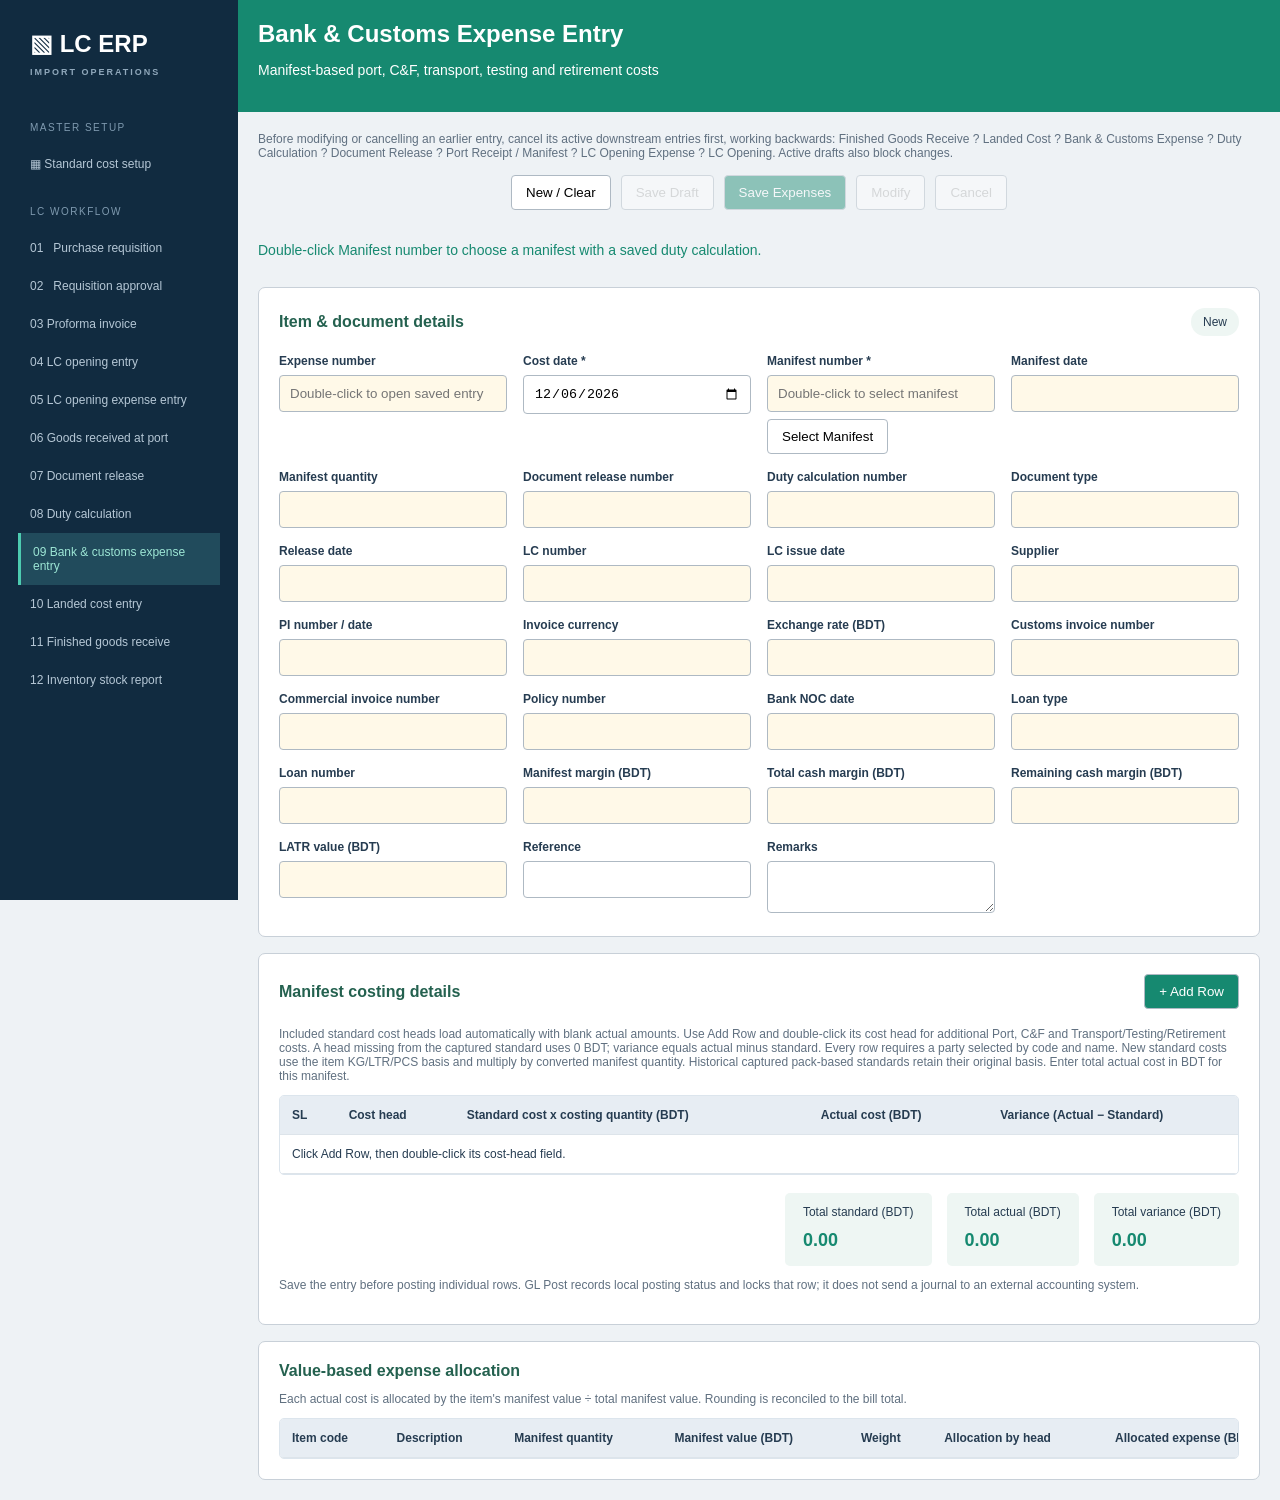
==== bank-customs.html @ 3be89f4f "Allocate customs processing totals by manifest item value" ====
<!doctype html><html lang="en"><head><meta charset="utf-8"><meta name="viewport" content="width=device-width,initial-scale=1"><title>LC ERP · Bank & Customs Expenses</title><link rel="stylesheet" href="purchase.css"><link rel="stylesheet" href="invoice.css"><link rel="stylesheet" href="lc-expense.css?v=party-dropdowns-20261019"><link rel="stylesheet" href="bank-customs.css?v=party-dropdowns-20261019"></head><body class="approval-shell"><header class="top"><h1>Bank & Customs Expense Entry</h1><p>Manifest-based port, C&F, transport, testing and retirement costs</p></header><main class="app"><div class="toolbar bc-actions"><button id="newExpense">New / Clear</button><button id="draftExpense">Save Draft</button><button id="saveExpense" class="primary">Save Expenses</button><button id="modifyExpense" disabled>Modify</button><button id="cancelExpense" disabled>Cancel</button></div><p id="message" role="status" aria-live="polite"></p><section class="panel"><div class="invoice-heading"><h2>Item & document details</h2><span id="expenseStatus" class="status-tag">New</span></div><div class="grid invoice-grid"><label>Expense number<input id="expenseNumber" readonly placeholder="Double-click to open saved entry" ></label><label>Cost date *<input id="costDate" type="date" ></label><label>Manifest number *<input id="manifestNumber" readonly placeholder="Double-click to select manifest" ><button id="selectManifest" class="field-button">Select Manifest</button></label><label>Manifest date<input id="manifestDate" readonly ></label><label>Manifest quantity<input id="manifestQty" readonly ></label><label>Document release number<input id="releaseNumber" readonly ></label><label>Duty calculation number<input id="dutyNumber" readonly ></label><label>Document type<input id="documentType" readonly ></label><label>Release date<input id="releaseDate" readonly ></label><label>LC number<input id="lcNumber" readonly ></label><label>LC issue date<input id="lcDate" readonly ></label><label>Supplier<input id="party" readonly ></label><label>PI number / date<input id="piInfo" readonly ></label><label>Invoice currency<input id="currency" readonly ></label><label>Exchange rate (BDT)<input id="rate" readonly ></label><label>Customs invoice number<input id="customInvoice" readonly ></label><label>Commercial invoice number<input id="commercialInvoice" readonly ></label><label>Policy number<input id="policy" readonly ></label><label>Bank NOC date<input id="nocDate" readonly ></label><label>Loan type<input id="loanType" readonly ></label><label>Loan number<input id="loanNumber" readonly ></label><label>Manifest margin (BDT)<input id="margin" readonly ></label><label>Total cash margin (BDT)<input id="cashMargin" readonly ></label><label>Remaining cash margin (BDT)<input id="remainingCashMargin" readonly ></label><label>LATR value (BDT)<input id="loanValue" readonly ></label><label>Reference<input id="reference" type="text" ></label><label>Remarks<textarea id="remarks" rows="2"></textarea></label></div></section><section class="panel"><div class="invoice-heading"><h2>Manifest costing details</h2><button id="addCost" class="primary">+ Add Row</button></div><p class="invoice-hint">Included standard cost heads load automatically with blank actual amounts. Use Add Row and double-click its cost head for additional Port, C&F and Transport/Testing/Retirement costs. A head missing from the captured standard uses 0 BDT; variance equals actual minus standard. Every row requires a party selected by code and name. New standard costs use the item KG/LTR/PCS basis and multiply by converted manifest quantity. Historical captured pack-based standards retain their original basis. Enter total actual cost in BDT for this manifest.</p><div class="table-wrap"><table class="bc-costs"><thead><tr><th>SL</th><th>Cost head</th><th>Standard cost x costing quantity (BDT)</th><th>Actual cost (BDT)</th><th>Variance (Actual − Standard)</th><th>Party (code and name)</th><th>GL status</th><th>GL Post</th><th>Action</th></tr></thead><tbody id="expenseRows"></tbody></table></div><div class="invoice-totals"><div>Total standard (BDT)<strong id="standardTotal">0.00</strong></div><div>Total actual (BDT)<strong id="expenseTotal">0.00</strong></div><div>Total variance (BDT)<strong id="varianceTotal">0.00</strong></div></div><p class="invoice-hint">Save the entry before posting individual rows. GL Post records local posting status and locks that row; it does not send a journal to an external accounting system.</p></section><section class="panel"><h2>Value-based expense allocation</h2><p class="invoice-hint">Each actual cost is allocated by the item's manifest value ÷ total manifest value. Rounding is reconciled to the bill total.</p><div class="table-wrap"><table class="bc-allocation"><thead><tr><th>Item code</th><th>Description</th><th>Manifest quantity</th><th>Manifest value (BDT)</th><th>Weight</th><th>Allocation by head</th><th>Allocated expense (BDT)</th><th>Allocated expense / unit</th></tr></thead><tbody id="allocationRows"></tbody></table></div></section></main><dialog id="manifestPicker"><div class="invoice-heading"><h2>Select manifest</h2><button id="closeManifest">Close</button></div><input id="manifestSearch" type="search" placeholder="Search manifest, LC or duty number"><div id="manifestChoices"></div></dialog><dialog id="savedPicker"><div class="invoice-heading"><h2>Open saved expense</h2><button id="closeSaved">Close</button></div><input id="savedSearch" type="search" placeholder="Expense, manifest or LC number"><div id="savedChoices"></div></dialog><dialog id="costPicker"><div class="invoice-heading"><h2>Select manifest cost head</h2><button id="closeCost">Close</button></div><input id="headSearch" type="search" placeholder="Search cost head or section"><select id="headChoice" size="8"></select><div id="headChecks"></div><div class="toolbar"><button id="confirmHead" class="primary" disabled>Add selected cost</button></div></dialog><script src="products.js?v=avalon-grease-packs-20261027"></script><script src="standard-cost-math.js?v=required-margin-20261028"></script><script src="brand-catalog.js"></script><script src="price-units.js?v=ltr-kg-pricing-20261019-2"></script><script src="purchase-store.js?v=ltr-kg-pricing-20261019-2"></script><script src="rollback.js"></script><script src="invoice-store.js?v=pi-warehouse-select-20261027"></script><script src="lc-dates.js?v=release-date-boundaries-20261028"></script><script src="lc-store.js?v=lc-fx-pi-warehouse-20261027"></script><script src="port-store.js?v=import-locks-motor-20261027"></script><script src="cost-allocation.js"></script><script src="expense-parties.js?v=party-dropdowns-20261019"></script><script src="expense-head-catalog.js?v=actual-heads-20261027"></script><script src="lc-expense-store.js?v=stock-basis-20261028"></script><script src="document-release-store.js?v=release-date-boundaries-20261028"></script><script src="duty-store.js?v=processing-manifest-totals-20261028"></script><script src="bank-customs-store.js?v=stock-basis-20261028"></script><script src="bank-customs.js?v=auto-standard-rows-20261027"></script><script src="purchase-sidebar.js"></script></body></html>
---- purchase.css ----
.page-nav{display:flex;gap:8px;padding:15px 20px;background:#112b40;flex-wrap:wrap}.page-nav a{color:#d1e1ec;text-decoration:none;padding:10px 14px;border-radius:4px;font-size:13px}.page-nav .selected{background:#24614f;color:white}.top{background:#168970}.app{max-width:1800px}.callout{font-size:12px;line-height:1.6}.btn.primary{background:#168970;border-color:#168970}input:focus,select:focus,textarea:focus{outline:2px solid #8bd4c3}.review-table{min-width:900px}a{color:#168970}.review-info{display:grid;grid-template-columns:repeat(3,1fr);gap:15px;font-size:13px;margin:18px 0}.review-info b{display:block;color:#607080;margin-bottom:5px}.approval-shell{margin:0;font:14px Arial,sans-serif;background:#eef2f5;color:#263c51}.approval-shell .panel{background:white;padding:20px;margin-bottom:16px;border:1px solid #c8d0d8;border-radius:7px}.approval-shell .grid{display:grid;grid-template-columns:repeat(3,1fr);gap:16px}.approval-shell input,.approval-shell select,.approval-shell textarea{width:100%;padding:10px;margin-top:7px;border:1px solid #aeb9c3;border-radius:4px}.approval-shell table{width:100%;border-collapse:collapse}.approval-shell th,.approval-shell td{padding:12px;text-align:left;border-bottom:1px solid #dde4ea;font-size:12px}.approval-shell th{background:#e7edf3}.approval-shell button{cursor:pointer;padding:9px 14px;background:white;border:1px solid #aeb9c3;border-radius:4px}.approval-shell .primary{background:#168970;color:white}.approval-shell .table-wrap{overflow:auto}.approval-shell .toolbar{display:flex;gap:10px;margin-top:15px}.approval-shell .top{padding:20px;color:white}.approval-shell .top h1{margin:0;font-size:24px}.approval-shell .app{margin:22px auto;padding:0 20px}.approval-shell #message{padding:12px 0;color:#168970}.navlink{display:block;text-decoration:none;padding:12px;color:#b5c7d5;font-size:12px}@media(max-width:700px){.review-info,.approval-shell .grid{grid-template-columns:1fr}}
.page-nav{display:none}.erp-sidebar{position:fixed;inset:0 auto 0 0;width:238px;background:#112b40;color:#b5c7d5;padding:30px 18px;overflow-y:auto;z-index:10}.sidebar-brand{font-size:24px;font-weight:700;color:white;padding:0 12px 22px}.sidebar-brand small{display:block;font-size:9px;letter-spacing:2px;margin-top:9px;color:#90a8bb}.erp-sidebar p{font-size:10px;letter-spacing:1.5px;color:#7f9aaf;margin:23px 12px 12px}.erp-sidebar a,.erp-sidebar button,.approval-shell .erp-sidebar button{display:block;width:100%;text-align:left;text-decoration:none;background:none;border:0;color:#b5c7d5;padding:12px;font-size:12px;cursor:pointer}.erp-sidebar .active{background:#214b5c;color:#9de6d5;border-left:3px solid #4dcbb0}.top{margin-left:238px}.app,.approval-shell .app{margin:20px 0 20px 238px;padding:0 20px;max-width:none}.top .meta{font-size:11px}.test-actions{display:flex;gap:8px;flex-wrap:wrap;margin-bottom:12px}.table-wrap{max-width:100%}@media(max-width:950px){.erp-sidebar{width:200px}.top{margin-left:200px}.app,.approval-shell .app{margin-left:200px}}@media(max-width:700px){.erp-sidebar{position:static;width:100%;max-height:240px;padding:16px}.sidebar-brand{padding:0 12px}.erp-sidebar p{margin-top:12px}.top{margin-left:0}.app,.approval-shell .app{margin:16px 0;padding:0 12px}}
.register-table{min-width:950px!important;width:100%}.performance-metrics{display:grid;grid-template-columns:repeat(6,1fr);gap:12px;margin:16px 0}.performance-metrics>div{padding:14px;background:#f1f7f5;border:1px solid #d4e7e0;border-radius:5px;font-size:12px;color:#607080}.performance-metrics strong{display:block;font-size:24px;color:#168970;margin-top:8px}@media(max-width:1100px){.performance-metrics{grid-template-columns:repeat(3,1fr)}}@media(max-width:600px){.performance-metrics{grid-template-columns:repeat(2,1fr)}}
/* Keep fixed sidebar width inclusive of padding and contain wide tables. */
*,*::before,*::after{box-sizing:border-box}.approval-shell{overflow-x:hidden}.approval-shell .top{min-width:0}.approval-shell .app{min-width:0}.approval-shell .panel{min-width:0;max-width:100%}.approval-shell .grid{grid-template-columns:repeat(3,minmax(0,1fr))}.approval-shell .grid label{min-width:0;font-size:12px;font-weight:600}.approval-shell .review-info{grid-template-columns:repeat(3,minmax(0,1fr))}.review-info>div{overflow-wrap:anywhere}.approval-shell .table-wrap{width:100%;min-width:0;border:1px solid #dce5ed;border-radius:5px}.approval-shell .review-table{min-width:900px}.approval-shell .review-table input{margin:0;width:110px;max-width:100%;padding:8px}.approval-shell .review-table td{vertical-align:top}.quantity-feedback{display:block;max-width:160px;color:#b42318;font-size:11px;line-height:1.4;margin-top:5px}.quantity-feedback:empty{display:none}.requisition-row{cursor:pointer}.requisition-row:hover,.requisition-row:focus{background:#edf7f3;outline:2px solid #8bd4c3;outline-offset:-2px}.approval-shell input[readonly]{background:#f2f6fa;color:#36536c}.approval-shell #message:empty{display:none}.approval-shell #message{line-height:1.5;overflow-wrap:anywhere}@media(max-width:1000px){.approval-shell .grid,.approval-shell .review-info{grid-template-columns:repeat(2,minmax(0,1fr))}}@media(max-width:700px){.approval-shell .grid,.approval-shell .review-info{grid-template-columns:1fr}}
.decision-rule{font-size:12px;color:#607080;line-height:1.6}.decision-message{font-size:13px;color:#9b3a21;line-height:1.6}.decision-message:empty{display:none}
---- invoice.css ----
.approval-shell .invoice-grid{grid-template-columns:repeat(4,minmax(0,1fr))}.invoice-heading{display:flex;align-items:center;justify-content:space-between;gap:15px;flex-wrap:wrap;margin-bottom:18px}.invoice-heading h2,.panel h2{font-size:16px;margin:0;color:#24614f}.invoice-heading .toolbar{margin:0}.invoice-hint{font-size:12px;color:#607080}.invoice-items{min-width:1800px}.approval-shell .invoice-items input{margin:0;min-width:90px;padding:8px}.approval-shell .invoice-items input[type=checkbox]{width:16px;min-width:16px;accent-color:#168970}.invoice-items td{vertical-align:top}.invoice-totals{display:flex;justify-content:flex-end;gap:15px;flex-wrap:wrap;margin-top:18px}.invoice-totals>div{background:#eef6f3;padding:12px 18px;border-radius:5px;font-size:12px}.invoice-totals strong{display:block;color:#168970;font-size:18px;margin-top:8px}.status-tag{padding:7px 12px;background:#eef6f3;border-radius:20px;font-size:12px}.invalid-line{background:#fff1ef}.invalid-line td:last-child{color:#b42318}.valid-line{background:#f0faf4}.approval-shell button:disabled{opacity:.45;cursor:not-allowed}.approval-shell .invoice-grid input[readonly]{background:#fff9e8}#message.error{color:#b42318}#message.success{color:#168970}@media(max-width:1150px){.approval-shell .invoice-grid{grid-template-columns:repeat(2,minmax(0,1fr))}}@media(max-width:700px){.approval-shell .invoice-grid{grid-template-columns:1fr}}
.invoice-items{min-width:2200px}.invoice-totals strong{max-width:380px;line-height:1.5;overflow-wrap:anywhere}
.approval-shell .pi-actions{justify-content:center;flex-wrap:wrap;margin:0 0 18px}.approval-shell dialog#modifyPicker{width:min(850px,94vw);max-height:80vh;overflow:auto;border:1px solid #dce5ed;border-radius:8px;padding:24px}.approval-shell dialog#modifyPicker::backdrop{background:#112b4088}#modifyPicker table{min-width:600px}#modifyPicker .table-wrap{margin-top:15px}.invoice-heading .toolbar{justify-content:center;flex-wrap:wrap}
.invoice-items .pi-variance{background:#fff8e8;text-align:right;min-width:120px;font-weight:600}
---- lc-expense.css ----
.expense-table{min-width:900px;margin-top:12px}.approval-shell .expense-table input{margin:0;padding:8px}.expense-table td:nth-child(3){min-width:200px}.approval-shell dialog{width:min(850px,94vw);border:1px solid #dce5ed;border-radius:8px;padding:24px;max-height:80vh;overflow:auto}.approval-shell dialog::backdrop{background:#112b4088}#lcChoices button{display:block;width:100%;text-align:left;margin-top:10px}.standard-check{padding:10px;border-bottom:1px solid #dce5ed;font-size:12px;line-height:1.6}.standard-check.missing,#costMessage{color:#b42318}.standard-check.valid{color:#168970}details{margin-top:16px;font-size:12px}summary{cursor:pointer;color:#168970}#lcItems{padding:12px;line-height:1.8}
.allocation-note{font-size:12px;color:#526d62;background:#eff8f3;border-left:3px solid #168970;padding:12px;line-height:1.7}.allocation-table{min-width:1400px;margin-top:15px}#allocationSummary{font-size:12px;line-height:1.7;color:#36536c}
.gl-radios{border:1px solid #dce5ed;border-radius:5px;margin:0;padding:10px;display:flex;gap:18px}.gl-radios legend{font-size:12px;font-weight:600}.approval-shell .gl-radios label{display:flex;align-items:center;gap:6px;font-size:12px}.approval-shell .gl-radios input{width:16px;margin:0;accent-color:#168970}
.expense-table .expense-variance{background:#fff8e8;min-width:160px;text-align:right;font-weight:600}.allocation-table td:last-child{min-width:170px;text-align:right}.expense-table{min-width:1100px}

.expense-table td:nth-child(6){min-width:300px}.expense-table td:nth-child(6) select{width:100%;min-width:290px;margin:0;padding:8px}
---- bank-customs.css ----
.bc-actions{justify-content:center;flex-wrap:wrap;margin-bottom:18px}.bc-costs{min-width:1500px}.bc-costs input{margin:0!important;min-width:110px}.bc-costs td:nth-child(2){min-width:230px}.bc-costs .bc-variance{background:#fff8e8;text-align:right;font-weight:600}.bc-allocation{min-width:1250px}.bc-allocation td{vertical-align:top}#manifestChoices button,#savedChoices button{display:block;text-align:left;width:100%;margin-top:12px}dialog input,dialog select{width:100%;padding:10px;margin:12px 0}.field-button{margin-top:7px}#message.error{color:#b42318}.bc-standard-breakdown{font-size:11px;line-height:1.6;margin-top:6px;white-space:nowrap}.bc-costs td:nth-child(3){min-width:270px}.bc-costs td:nth-child(3) strong{display:block}

.bc-costs td:nth-child(6){min-width:300px}.bc-costs td:nth-child(6) select{width:100%;min-width:290px;margin:0;padding:8px}
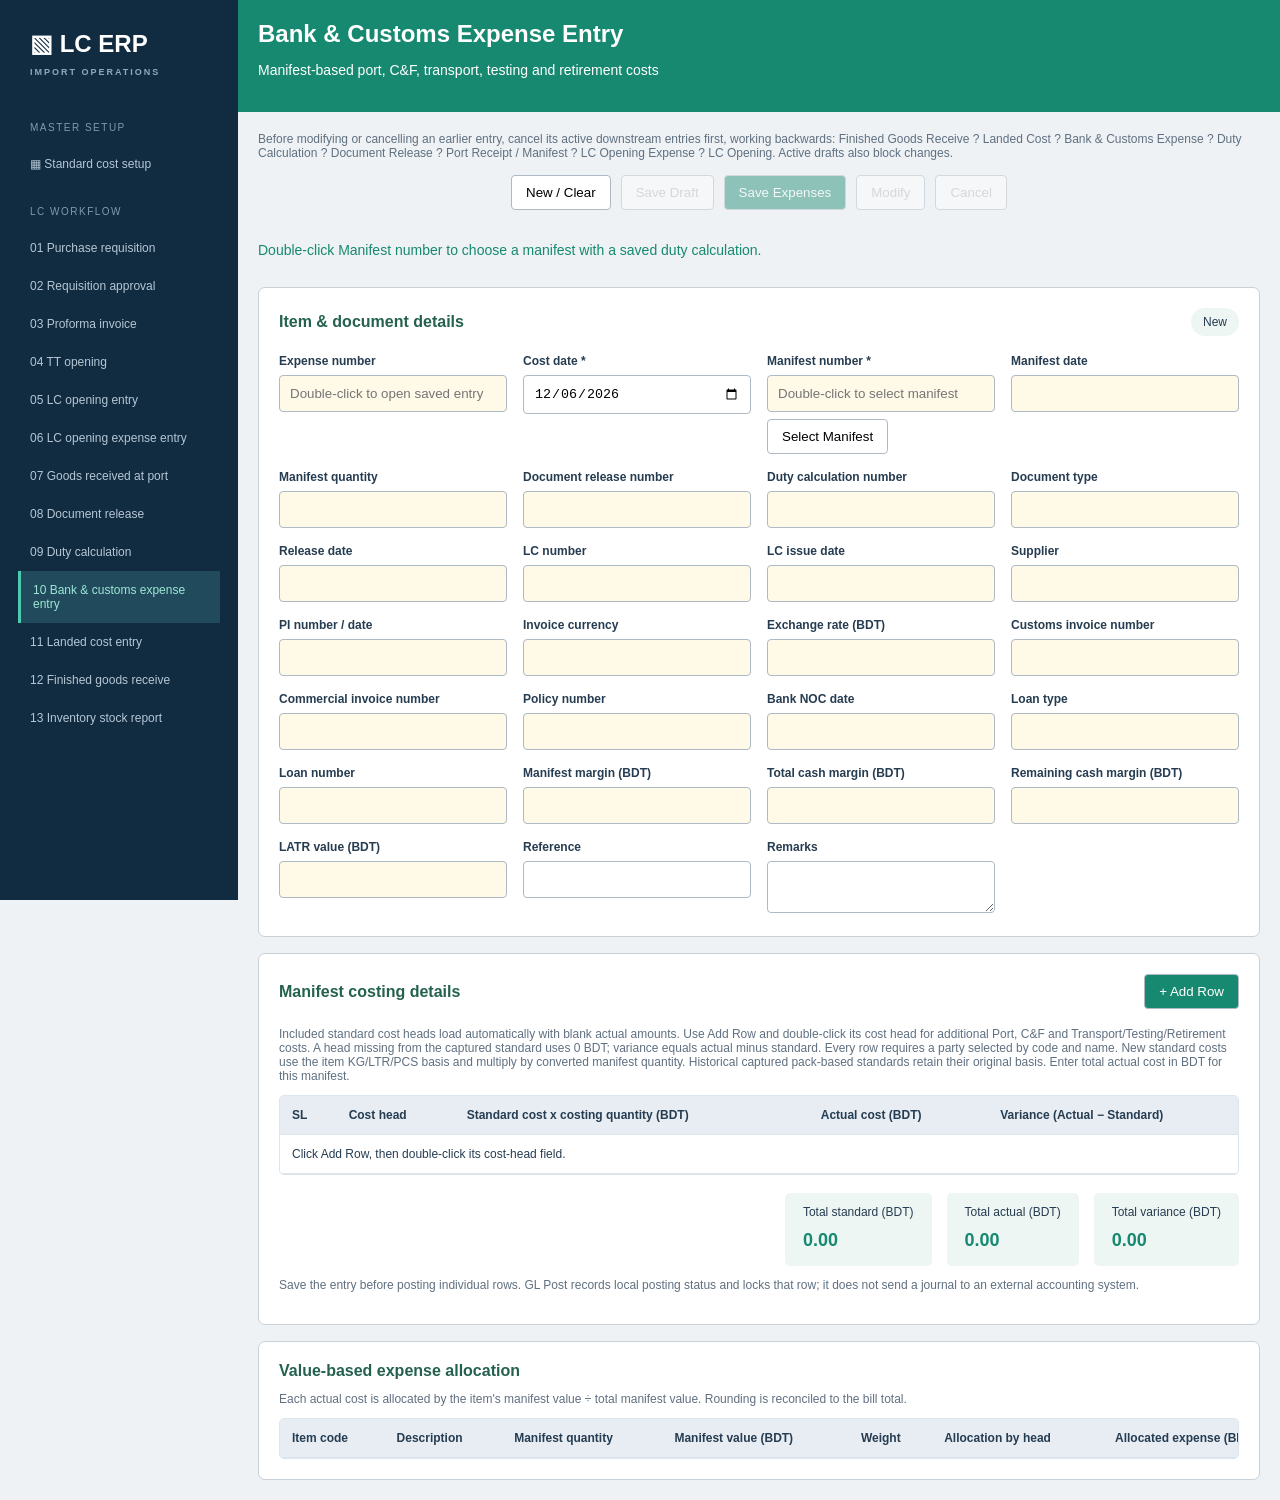
==== commit eed5918f: "Add TT opening workflow, LC linking and grouped landed cost reports" ====
--- a/bank-customs.html
+++ b/bank-customs.html
@@ -1 +1 @@
-<!doctype html><html lang="en"><head><meta charset="utf-8"><meta name="viewport" content="width=device-width,initial-scale=1"><title>LC ERP · Bank & Customs Expenses</title><link rel="stylesheet" href="purchase.css"><link rel="stylesheet" href="invoice.css"><link rel="stylesheet" href="lc-expense.css?v=party-dropdowns-20261019"><link rel="stylesheet" href="bank-customs.css?v=party-dropdowns-20261019"></head><body class="approval-shell"><header class="top"><h1>Bank & Customs Expense Entry</h1><p>Manifest-based port, C&F, transport, testing and retirement costs</p></header><main class="app"><div class="toolbar bc-actions"><button id="newExpense">New / Clear</button><button id="draftExpense">Save Draft</button><button id="saveExpense" class="primary">Save Expenses</button><button id="modifyExpense" disabled>Modify</button><button id="cancelExpense" disabled>Cancel</button></div><p id="message" role="status" aria-live="polite"></p><section class="panel"><div class="invoice-heading"><h2>Item & document details</h2><span id="expenseStatus" class="status-tag">New</span></div><div class="grid invoice-grid"><label>Expense number<input id="expenseNumber" readonly placeholder="Double-click to open saved entry" ></label><label>Cost date *<input id="costDate" type="date" ></label><label>Manifest number *<input id="manifestNumber" readonly placeholder="Double-click to select manifest" ><button id="selectManifest" class="field-button">Select Manifest</button></label><label>Manifest date<input id="manifestDate" readonly ></label><label>Manifest quantity<input id="manifestQty" readonly ></label><label>Document release number<input id="releaseNumber" readonly ></label><label>Duty calculation number<input id="dutyNumber" readonly ></label><label>Document type<input id="documentType" readonly ></label><label>Release date<input id="releaseDate" readonly ></label><label>LC number<input id="lcNumber" readonly ></label><label>LC issue date<input id="lcDate" readonly ></label><label>Supplier<input id="party" readonly ></label><label>PI number / date<input id="piInfo" readonly ></label><label>Invoice currency<input id="currency" readonly ></label><label>Exchange rate (BDT)<input id="rate" readonly ></label><label>Customs invoice number<input id="customInvoice" readonly ></label><label>Commercial invoice number<input id="commercialInvoice" readonly ></label><label>Policy number<input id="policy" readonly ></label><label>Bank NOC date<input id="nocDate" readonly ></label><label>Loan type<input id="loanType" readonly ></label><label>Loan number<input id="loanNumber" readonly ></label><label>Manifest margin (BDT)<input id="margin" readonly ></label><label>Total cash margin (BDT)<input id="cashMargin" readonly ></label><label>Remaining cash margin (BDT)<input id="remainingCashMargin" readonly ></label><label>LATR value (BDT)<input id="loanValue" readonly ></label><label>Reference<input id="reference" type="text" ></label><label>Remarks<textarea id="remarks" rows="2"></textarea></label></div></section><section class="panel"><div class="invoice-heading"><h2>Manifest costing details</h2><button id="addCost" class="primary">+ Add Row</button></div><p class="invoice-hint">Included standard cost heads load automatically with blank actual amounts. Use Add Row and double-click its cost head for additional Port, C&F and Transport/Testing/Retirement costs. A head missing from the captured standard uses 0 BDT; variance equals actual minus standard. Every row requires a party selected by code and name. New standard costs use the item KG/LTR/PCS basis and multiply by converted manifest quantity. Historical captured pack-based standards retain their original basis. Enter total actual cost in BDT for this manifest.</p><div class="table-wrap"><table class="bc-costs"><thead><tr><th>SL</th><th>Cost head</th><th>Standard cost x costing quantity (BDT)</th><th>Actual cost (BDT)</th><th>Variance (Actual − Standard)</th><th>Party (code and name)</th><th>GL status</th><th>GL Post</th><th>Action</th></tr></thead><tbody id="expenseRows"></tbody></table></div><div class="invoice-totals"><div>Total standard (BDT)<strong id="standardTotal">0.00</strong></div><div>Total actual (BDT)<strong id="expenseTotal">0.00</strong></div><div>Total variance (BDT)<strong id="varianceTotal">0.00</strong></div></div><p class="invoice-hint">Save the entry before posting individual rows. GL Post records local posting status and locks that row; it does not send a journal to an external accounting system.</p></section><section class="panel"><h2>Value-based expense allocation</h2><p class="invoice-hint">Each actual cost is allocated by the item's manifest value ÷ total manifest value. Rounding is reconciled to the bill total.</p><div class="table-wrap"><table class="bc-allocation"><thead><tr><th>Item code</th><th>Description</th><th>Manifest quantity</th><th>Manifest value (BDT)</th><th>Weight</th><th>Allocation by head</th><th>Allocated expense (BDT)</th><th>Allocated expense / unit</th></tr></thead><tbody id="allocationRows"></tbody></table></div></section></main><dialog id="manifestPicker"><div class="invoice-heading"><h2>Select manifest</h2><button id="closeManifest">Close</button></div><input id="manifestSearch" type="search" placeholder="Search manifest, LC or duty number"><div id="manifestChoices"></div></dialog><dialog id="savedPicker"><div class="invoice-heading"><h2>Open saved expense</h2><button id="closeSaved">Close</button></div><input id="savedSearch" type="search" placeholder="Expense, manifest or LC number"><div id="savedChoices"></div></dialog><dialog id="costPicker"><div class="invoice-heading"><h2>Select manifest cost head</h2><button id="closeCost">Close</button></div><input id="headSearch" type="search" placeholder="Search cost head or section"><select id="headChoice" size="8"></select><div id="headChecks"></div><div class="toolbar"><button id="confirmHead" class="primary" disabled>Add selected cost</button></div></dialog><script src="products.js?v=avalon-grease-packs-20261027"></script><script src="standard-cost-math.js?v=required-margin-20261028"></script><script src="brand-catalog.js"></script><script src="price-units.js?v=ltr-kg-pricing-20261019-2"></script><script src="purchase-store.js?v=ltr-kg-pricing-20261019-2"></script><script src="rollback.js"></script><script src="invoice-store.js?v=pi-warehouse-select-20261027"></script><script src="lc-dates.js?v=release-date-boundaries-20261028"></script><script src="lc-store.js?v=lc-fx-pi-warehouse-20261027"></script><script src="port-store.js?v=import-locks-motor-20261027"></script><script src="cost-allocation.js"></script><script src="expense-parties.js?v=party-dropdowns-20261019"></script><script src="expense-head-catalog.js?v=actual-heads-20261027"></script><script src="lc-expense-store.js?v=stock-basis-20261028"></script><script src="document-release-store.js?v=release-date-boundaries-20261028"></script><script src="duty-store.js?v=processing-manifest-totals-20261028"></script><script src="bank-customs-store.js?v=stock-basis-20261028"></script><script src="bank-customs.js?v=auto-standard-rows-20261027"></script><script src="purchase-sidebar.js"></script></body></html>+<!doctype html><html lang="en"><head><meta charset="utf-8"><meta name="viewport" content="width=device-width,initial-scale=1"><title>LC ERP · Bank & Customs Expenses</title><link rel="stylesheet" href="purchase.css"><link rel="stylesheet" href="invoice.css"><link rel="stylesheet" href="lc-expense.css?v=party-dropdowns-20261019"><link rel="stylesheet" href="bank-customs.css?v=party-dropdowns-20261019"></head><body class="approval-shell"><header class="top"><h1>Bank & Customs Expense Entry</h1><p>Manifest-based port, C&F, transport, testing and retirement costs</p></header><main class="app"><div class="toolbar bc-actions"><button id="newExpense">New / Clear</button><button id="draftExpense">Save Draft</button><button id="saveExpense" class="primary">Save Expenses</button><button id="modifyExpense" disabled>Modify</button><button id="cancelExpense" disabled>Cancel</button></div><p id="message" role="status" aria-live="polite"></p><section class="panel"><div class="invoice-heading"><h2>Item & document details</h2><span id="expenseStatus" class="status-tag">New</span></div><div class="grid invoice-grid"><label>Expense number<input id="expenseNumber" readonly placeholder="Double-click to open saved entry" ></label><label>Cost date *<input id="costDate" type="date" ></label><label>Manifest number *<input id="manifestNumber" readonly placeholder="Double-click to select manifest" ><button id="selectManifest" class="field-button">Select Manifest</button></label><label>Manifest date<input id="manifestDate" readonly ></label><label>Manifest quantity<input id="manifestQty" readonly ></label><label>Document release number<input id="releaseNumber" readonly ></label><label>Duty calculation number<input id="dutyNumber" readonly ></label><label>Document type<input id="documentType" readonly ></label><label>Release date<input id="releaseDate" readonly ></label><label>LC number<input id="lcNumber" readonly ></label><label>LC issue date<input id="lcDate" readonly ></label><label>Supplier<input id="party" readonly ></label><label>PI number / date<input id="piInfo" readonly ></label><label>Invoice currency<input id="currency" readonly ></label><label>Exchange rate (BDT)<input id="rate" readonly ></label><label>Customs invoice number<input id="customInvoice" readonly ></label><label>Commercial invoice number<input id="commercialInvoice" readonly ></label><label>Policy number<input id="policy" readonly ></label><label>Bank NOC date<input id="nocDate" readonly ></label><label>Loan type<input id="loanType" readonly ></label><label>Loan number<input id="loanNumber" readonly ></label><label>Manifest margin (BDT)<input id="margin" readonly ></label><label>Total cash margin (BDT)<input id="cashMargin" readonly ></label><label>Remaining cash margin (BDT)<input id="remainingCashMargin" readonly ></label><label>LATR value (BDT)<input id="loanValue" readonly ></label><label>Reference<input id="reference" type="text" ></label><label>Remarks<textarea id="remarks" rows="2"></textarea></label></div></section><section class="panel"><div class="invoice-heading"><h2>Manifest costing details</h2><button id="addCost" class="primary">+ Add Row</button></div><p class="invoice-hint">Included standard cost heads load automatically with blank actual amounts. Use Add Row and double-click its cost head for additional Port, C&F and Transport/Testing/Retirement costs. A head missing from the captured standard uses 0 BDT; variance equals actual minus standard. Every row requires a party selected by code and name. New standard costs use the item KG/LTR/PCS basis and multiply by converted manifest quantity. Historical captured pack-based standards retain their original basis. Enter total actual cost in BDT for this manifest.</p><div class="table-wrap"><table class="bc-costs"><thead><tr><th>SL</th><th>Cost head</th><th>Standard cost x costing quantity (BDT)</th><th>Actual cost (BDT)</th><th>Variance (Actual − Standard)</th><th>Party (code and name)</th><th>GL status</th><th>GL Post</th><th>Action</th></tr></thead><tbody id="expenseRows"></tbody></table></div><div class="invoice-totals"><div>Total standard (BDT)<strong id="standardTotal">0.00</strong></div><div>Total actual (BDT)<strong id="expenseTotal">0.00</strong></div><div>Total variance (BDT)<strong id="varianceTotal">0.00</strong></div></div><p class="invoice-hint">Save the entry before posting individual rows. GL Post records local posting status and locks that row; it does not send a journal to an external accounting system.</p></section><section class="panel"><h2>Value-based expense allocation</h2><p class="invoice-hint">Each actual cost is allocated by the item's manifest value ÷ total manifest value. Rounding is reconciled to the bill total.</p><div class="table-wrap"><table class="bc-allocation"><thead><tr><th>Item code</th><th>Description</th><th>Manifest quantity</th><th>Manifest value (BDT)</th><th>Weight</th><th>Allocation by head</th><th>Allocated expense (BDT)</th><th>Allocated expense / unit</th></tr></thead><tbody id="allocationRows"></tbody></table></div></section></main><dialog id="manifestPicker"><div class="invoice-heading"><h2>Select manifest</h2><button id="closeManifest">Close</button></div><input id="manifestSearch" type="search" placeholder="Search manifest, LC or duty number"><div id="manifestChoices"></div></dialog><dialog id="savedPicker"><div class="invoice-heading"><h2>Open saved expense</h2><button id="closeSaved">Close</button></div><input id="savedSearch" type="search" placeholder="Expense, manifest or LC number"><div id="savedChoices"></div></dialog><dialog id="costPicker"><div class="invoice-heading"><h2>Select manifest cost head</h2><button id="closeCost">Close</button></div><input id="headSearch" type="search" placeholder="Search cost head or section"><select id="headChoice" size="8"></select><div id="headChecks"></div><div class="toolbar"><button id="confirmHead" class="primary" disabled>Add selected cost</button></div></dialog><script src="products.js?v=avalon-grease-packs-20261027"></script><script src="standard-cost-math.js?v=shared-item-standard-20261029"></script><script src="brand-catalog.js"></script><script src="price-units.js?v=ltr-kg-pricing-20261019-2"></script><script src="purchase-store.js?v=ltr-kg-pricing-20261019-2"></script><script src="rollback.js"></script><script src="invoice-store.js?v=pi-warehouse-select-20261027"></script><script src="lc-dates.js?v=release-date-boundaries-20261028"></script><script src="lc-tt-costing.js?v=tt-pi-total-match-20261029"></script><script src="import-bank-accounts.js?v=1"></script><script src="lc-store.js?v=tt-pi-total-match-20261029"></script><script src="port-store.js?v=import-locks-motor-20261027"></script><script src="cost-allocation.js"></script><script src="expense-parties.js?v=party-dropdowns-20261019"></script><script src="expense-head-catalog.js?v=actual-heads-20261027"></script><script src="lc-expense-store.js?v=stock-basis-20261028"></script><script src="document-release-store.js?v=tt-no-loan-20261029"></script><script src="duty-store.js?v=government-duty-20261029"></script><script src="bank-customs-store.js?v=stock-basis-20261028"></script><script src="bank-customs.js?v=auto-standard-rows-20261027"></script><script src="purchase-sidebar.js?v=tt-opening-20261029"></script></body></html>
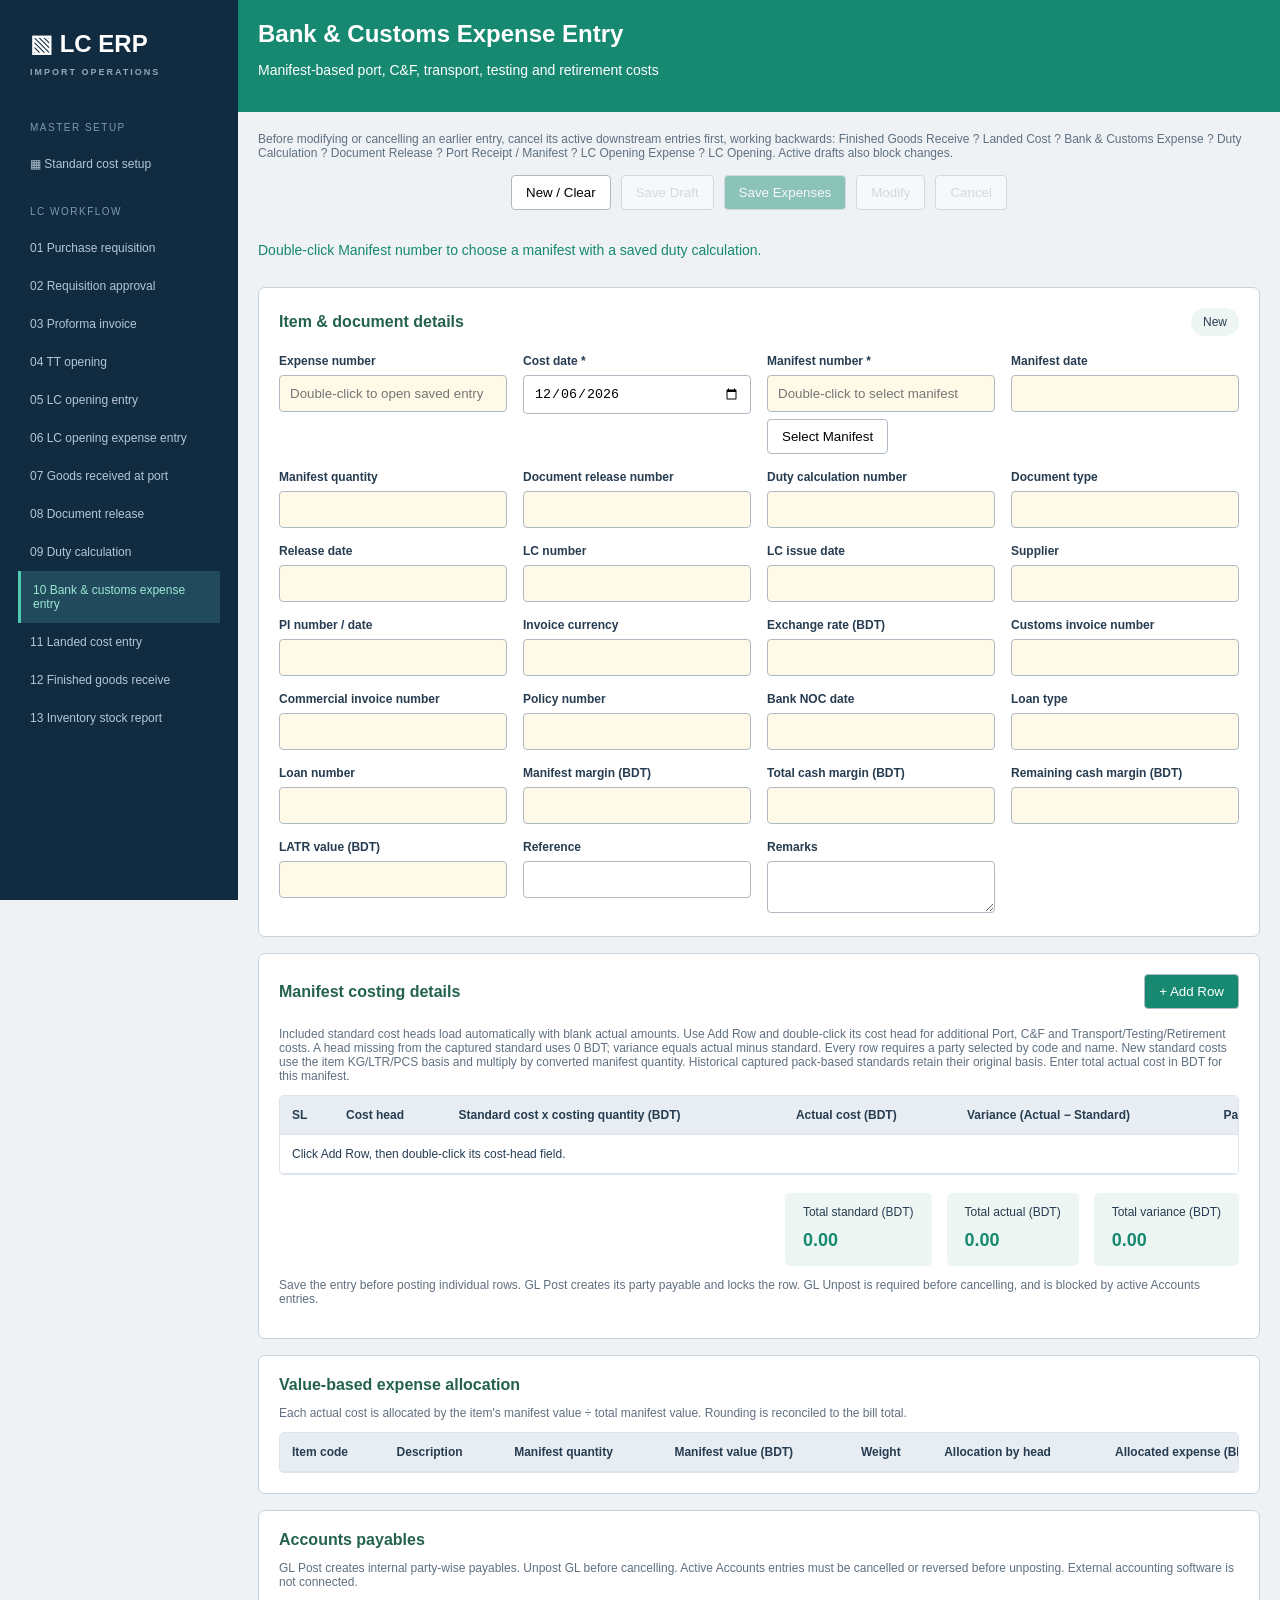
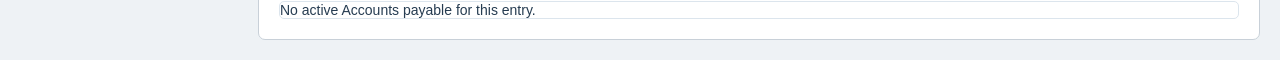
==== commit d20b9829: "Add accounting bookings and reversals with cancellation locks and editable LC date defaults" ====
--- a/bank-customs.html
+++ b/bank-customs.html
@@ -1 +1 @@
-<!doctype html><html lang="en"><head><meta charset="utf-8"><meta name="viewport" content="width=device-width,initial-scale=1"><title>LC ERP · Bank & Customs Expenses</title><link rel="stylesheet" href="purchase.css"><link rel="stylesheet" href="invoice.css"><link rel="stylesheet" href="lc-expense.css?v=party-dropdowns-20261019"><link rel="stylesheet" href="bank-customs.css?v=party-dropdowns-20261019"></head><body class="approval-shell"><header class="top"><h1>Bank & Customs Expense Entry</h1><p>Manifest-based port, C&F, transport, testing and retirement costs</p></header><main class="app"><div class="toolbar bc-actions"><button id="newExpense">New / Clear</button><button id="draftExpense">Save Draft</button><button id="saveExpense" class="primary">Save Expenses</button><button id="modifyExpense" disabled>Modify</button><button id="cancelExpense" disabled>Cancel</button></div><p id="message" role="status" aria-live="polite"></p><section class="panel"><div class="invoice-heading"><h2>Item & document details</h2><span id="expenseStatus" class="status-tag">New</span></div><div class="grid invoice-grid"><label>Expense number<input id="expenseNumber" readonly placeholder="Double-click to open saved entry" ></label><label>Cost date *<input id="costDate" type="date" ></label><label>Manifest number *<input id="manifestNumber" readonly placeholder="Double-click to select manifest" ><button id="selectManifest" class="field-button">Select Manifest</button></label><label>Manifest date<input id="manifestDate" readonly ></label><label>Manifest quantity<input id="manifestQty" readonly ></label><label>Document release number<input id="releaseNumber" readonly ></label><label>Duty calculation number<input id="dutyNumber" readonly ></label><label>Document type<input id="documentType" readonly ></label><label>Release date<input id="releaseDate" readonly ></label><label>LC number<input id="lcNumber" readonly ></label><label>LC issue date<input id="lcDate" readonly ></label><label>Supplier<input id="party" readonly ></label><label>PI number / date<input id="piInfo" readonly ></label><label>Invoice currency<input id="currency" readonly ></label><label>Exchange rate (BDT)<input id="rate" readonly ></label><label>Customs invoice number<input id="customInvoice" readonly ></label><label>Commercial invoice number<input id="commercialInvoice" readonly ></label><label>Policy number<input id="policy" readonly ></label><label>Bank NOC date<input id="nocDate" readonly ></label><label>Loan type<input id="loanType" readonly ></label><label>Loan number<input id="loanNumber" readonly ></label><label>Manifest margin (BDT)<input id="margin" readonly ></label><label>Total cash margin (BDT)<input id="cashMargin" readonly ></label><label>Remaining cash margin (BDT)<input id="remainingCashMargin" readonly ></label><label>LATR value (BDT)<input id="loanValue" readonly ></label><label>Reference<input id="reference" type="text" ></label><label>Remarks<textarea id="remarks" rows="2"></textarea></label></div></section><section class="panel"><div class="invoice-heading"><h2>Manifest costing details</h2><button id="addCost" class="primary">+ Add Row</button></div><p class="invoice-hint">Included standard cost heads load automatically with blank actual amounts. Use Add Row and double-click its cost head for additional Port, C&F and Transport/Testing/Retirement costs. A head missing from the captured standard uses 0 BDT; variance equals actual minus standard. Every row requires a party selected by code and name. New standard costs use the item KG/LTR/PCS basis and multiply by converted manifest quantity. Historical captured pack-based standards retain their original basis. Enter total actual cost in BDT for this manifest.</p><div class="table-wrap"><table class="bc-costs"><thead><tr><th>SL</th><th>Cost head</th><th>Standard cost x costing quantity (BDT)</th><th>Actual cost (BDT)</th><th>Variance (Actual − Standard)</th><th>Party (code and name)</th><th>GL status</th><th>GL Post</th><th>Action</th></tr></thead><tbody id="expenseRows"></tbody></table></div><div class="invoice-totals"><div>Total standard (BDT)<strong id="standardTotal">0.00</strong></div><div>Total actual (BDT)<strong id="expenseTotal">0.00</strong></div><div>Total variance (BDT)<strong id="varianceTotal">0.00</strong></div></div><p class="invoice-hint">Save the entry before posting individual rows. GL Post records local posting status and locks that row; it does not send a journal to an external accounting system.</p></section><section class="panel"><h2>Value-based expense allocation</h2><p class="invoice-hint">Each actual cost is allocated by the item's manifest value ÷ total manifest value. Rounding is reconciled to the bill total.</p><div class="table-wrap"><table class="bc-allocation"><thead><tr><th>Item code</th><th>Description</th><th>Manifest quantity</th><th>Manifest value (BDT)</th><th>Weight</th><th>Allocation by head</th><th>Allocated expense (BDT)</th><th>Allocated expense / unit</th></tr></thead><tbody id="allocationRows"></tbody></table></div></section></main><dialog id="manifestPicker"><div class="invoice-heading"><h2>Select manifest</h2><button id="closeManifest">Close</button></div><input id="manifestSearch" type="search" placeholder="Search manifest, LC or duty number"><div id="manifestChoices"></div></dialog><dialog id="savedPicker"><div class="invoice-heading"><h2>Open saved expense</h2><button id="closeSaved">Close</button></div><input id="savedSearch" type="search" placeholder="Expense, manifest or LC number"><div id="savedChoices"></div></dialog><dialog id="costPicker"><div class="invoice-heading"><h2>Select manifest cost head</h2><button id="closeCost">Close</button></div><input id="headSearch" type="search" placeholder="Search cost head or section"><select id="headChoice" size="8"></select><div id="headChecks"></div><div class="toolbar"><button id="confirmHead" class="primary" disabled>Add selected cost</button></div></dialog><script src="products.js?v=avalon-grease-packs-20261027"></script><script src="standard-cost-math.js?v=shared-item-standard-20261029"></script><script src="brand-catalog.js"></script><script src="price-units.js?v=ltr-kg-pricing-20261019-2"></script><script src="purchase-store.js?v=ltr-kg-pricing-20261019-2"></script><script src="rollback.js"></script><script src="invoice-store.js?v=pi-warehouse-select-20261027"></script><script src="lc-dates.js?v=release-date-boundaries-20261028"></script><script src="lc-tt-costing.js?v=tt-pi-total-match-20261029"></script><script src="import-bank-accounts.js?v=1"></script><script src="lc-store.js?v=tt-pi-total-match-20261029"></script><script src="port-store.js?v=import-locks-motor-20261027"></script><script src="cost-allocation.js"></script><script src="expense-parties.js?v=party-dropdowns-20261019"></script><script src="expense-head-catalog.js?v=actual-heads-20261027"></script><script src="lc-expense-store.js?v=stock-basis-20261028"></script><script src="document-release-store.js?v=tt-no-loan-20261029"></script><script src="duty-store.js?v=government-duty-20261029"></script><script src="bank-customs-store.js?v=stock-basis-20261028"></script><script src="bank-customs.js?v=auto-standard-rows-20261027"></script><script src="purchase-sidebar.js?v=tt-opening-20261029"></script></body></html>+<!doctype html><html lang="en"><head><meta charset="utf-8"><meta name="viewport" content="width=device-width,initial-scale=1"><title>LC ERP · Bank & Customs Expenses</title><link rel="stylesheet" href="purchase.css"><link rel="stylesheet" href="invoice.css"><link rel="stylesheet" href="lc-expense.css?v=party-dropdowns-20261019"><link rel="stylesheet" href="bank-customs.css?v=party-dropdowns-20261019"><link rel="stylesheet" href="searchable-dropdowns.css?v=1"><script src="record-picker-order.js?v=1"></script><script src="gl-payables.js?v=accounting-reversals-20261031"></script><script src="duty-bookings.js?v=accounting-reversals-20261031"></script><script src="accounting-reversals.js?v=1"></script></head><body class="approval-shell"><header class="top"><h1>Bank & Customs Expense Entry</h1><p>Manifest-based port, C&F, transport, testing and retirement costs</p></header><main class="app"><div class="toolbar bc-actions"><button id="newExpense">New / Clear</button><button id="draftExpense">Save Draft</button><button id="saveExpense" class="primary">Save Expenses</button><button id="modifyExpense" disabled>Modify</button><button id="cancelExpense" disabled>Cancel</button></div><p id="message" role="status" aria-live="polite"></p><section class="panel"><div class="invoice-heading"><h2>Item & document details</h2><span id="expenseStatus" class="status-tag">New</span></div><div class="grid invoice-grid"><label>Expense number<input id="expenseNumber" readonly placeholder="Double-click to open saved entry" ></label><label>Cost date *<input id="costDate" type="date" ></label><label>Manifest number *<input id="manifestNumber" readonly placeholder="Double-click to select manifest" ><button id="selectManifest" class="field-button">Select Manifest</button></label><label>Manifest date<input id="manifestDate" readonly ></label><label>Manifest quantity<input id="manifestQty" readonly ></label><label>Document release number<input id="releaseNumber" readonly ></label><label>Duty calculation number<input id="dutyNumber" readonly ></label><label>Document type<input id="documentType" readonly ></label><label>Release date<input id="releaseDate" readonly ></label><label>LC number<input id="lcNumber" readonly ></label><label>LC issue date<input id="lcDate" readonly ></label><label>Supplier<input id="party" readonly ></label><label>PI number / date<input id="piInfo" readonly ></label><label>Invoice currency<input id="currency" readonly ></label><label>Exchange rate (BDT)<input id="rate" readonly ></label><label>Customs invoice number<input id="customInvoice" readonly ></label><label>Commercial invoice number<input id="commercialInvoice" readonly ></label><label>Policy number<input id="policy" readonly ></label><label>Bank NOC date<input id="nocDate" readonly ></label><label>Loan type<input id="loanType" readonly ></label><label>Loan number<input id="loanNumber" readonly ></label><label>Manifest margin (BDT)<input id="margin" readonly ></label><label>Total cash margin (BDT)<input id="cashMargin" readonly ></label><label>Remaining cash margin (BDT)<input id="remainingCashMargin" readonly ></label><label>LATR value (BDT)<input id="loanValue" readonly ></label><label>Reference<input id="reference" type="text" ></label><label>Remarks<textarea id="remarks" rows="2"></textarea></label></div></section><section class="panel"><div class="invoice-heading"><h2>Manifest costing details</h2><button id="addCost" class="primary">+ Add Row</button></div><p class="invoice-hint">Included standard cost heads load automatically with blank actual amounts. Use Add Row and double-click its cost head for additional Port, C&F and Transport/Testing/Retirement costs. A head missing from the captured standard uses 0 BDT; variance equals actual minus standard. Every row requires a party selected by code and name. New standard costs use the item KG/LTR/PCS basis and multiply by converted manifest quantity. Historical captured pack-based standards retain their original basis. Enter total actual cost in BDT for this manifest.</p><div class="table-wrap"><table class="bc-costs"><thead><tr><th>SL</th><th>Cost head</th><th>Standard cost x costing quantity (BDT)</th><th>Actual cost (BDT)</th><th>Variance (Actual − Standard)</th><th>Party (code and name)</th><th>GL status</th><th>GL Post / Unpost</th><th>Action</th></tr></thead><tbody id="expenseRows"></tbody></table></div><div class="invoice-totals"><div>Total standard (BDT)<strong id="standardTotal">0.00</strong></div><div>Total actual (BDT)<strong id="expenseTotal">0.00</strong></div><div>Total variance (BDT)<strong id="varianceTotal">0.00</strong></div></div><p class="invoice-hint">Save the entry before posting individual rows. GL Post creates its party payable and locks the row. GL Unpost is required before cancelling, and is blocked by active Accounts entries.</p></section><section class="panel"><h2>Value-based expense allocation</h2><p class="invoice-hint">Each actual cost is allocated by the item's manifest value ÷ total manifest value. Rounding is reconciled to the bill total.</p><div class="table-wrap"><table class="bc-allocation"><thead><tr><th>Item code</th><th>Description</th><th>Manifest quantity</th><th>Manifest value (BDT)</th><th>Weight</th><th>Allocation by head</th><th>Allocated expense (BDT)</th><th>Allocated expense / unit</th></tr></thead><tbody id="allocationRows"></tbody></table></div></section></main><dialog id="manifestPicker"><div class="invoice-heading"><h2>Select manifest</h2><button id="closeManifest">Close</button></div><input id="manifestSearch" type="search" placeholder="Search manifest, LC or duty number"><div id="manifestChoices"></div></dialog><dialog id="savedPicker"><div class="invoice-heading"><h2>Open saved expense</h2><button id="closeSaved">Close</button></div><input id="savedSearch" type="search" placeholder="Expense, manifest or LC number"><div id="savedChoices"></div></dialog><dialog id="costPicker"><div class="invoice-heading"><h2>Select manifest cost head</h2><button id="closeCost">Close</button></div><input id="headSearch" type="search" placeholder="Search cost head or section"><select id="headChoice" size="8"></select><div id="headChecks"></div><div class="toolbar"><button id="confirmHead" class="primary" disabled>Add selected cost</button></div></dialog><script src="products.js?v=avalon-grease-packs-20261027"></script><script src="standard-cost-math.js?v=shared-item-standard-20261029"></script><script src="brand-catalog.js"></script><script src="price-units.js?v=ltr-kg-pricing-20261019-2"></script><script src="purchase-store.js?v=ltr-kg-pricing-20261019-2"></script><script src="rollback.js?v=accounting-reversals-20261031"></script><script src="invoice-store.js?v=backdate-lc-defaults-20261031"></script><script src="lc-dates.js?v=backdate-lc-defaults-20261031"></script><script src="lc-tt-costing.js?v=tt-pi-total-match-20261029"></script><script src="import-bank-accounts.js?v=1"></script><script src="lc-store.js?v=pi-picker-converted-fc-20261029"></script><script src="port-store.js?v=import-locks-motor-20261027"></script><script src="cost-allocation.js"></script><script src="expense-parties.js?v=party-dropdowns-20261019"></script><script src="expense-head-catalog.js?v=actual-heads-20261027"></script><script src="lc-expense-store.js?v=gl-payable-locks-20261031"></script><script src="document-release-store.js?v=gl-payable-locks-20261031"></script><script src="duty-store.js?v=government-bookings-20261031"></script><script src="bank-customs-store.js?v=gl-payable-locks-20261031"></script><script src="bank-customs.js?v=gl-payable-locks-20261031"></script><script src="purchase-sidebar.js?v=tt-opening-20261029"></script><script src="searchable-dropdowns.js?v=1"></script><script src="gl-payables-ui.js?v=1"></script><script src="accounting-reversals-ui.js?v=1"></script></body></html>
--- a/searchable-dropdowns.css
+++ b/searchable-dropdowns.css
@@ -0,0 +1,2 @@
+/* Shared searchable selects; panels escape scrolling tables. */
+.erp-select-host{display:block;min-width:0;width:100%;margin-top:7px}.erp-select-trigger{position:relative;display:block;width:100%;min-height:39px;text-align:left;padding:10px 28px 10px 10px;border:1px solid #b9cddd;border-radius:4px;background:#fff;color:#304b62;font:12px "Segoe UI",sans-serif;white-space:normal;overflow-wrap:anywhere}.erp-select-trigger:after{content:"?";position:absolute;right:10px;top:11px}.erp-select-trigger:disabled{cursor:default;background:#f3f6f8;color:#6b7d8d}.erp-select-panel{position:fixed;z-index:2000;padding:9px;border:1px solid #b9cddd;border-radius:6px;background:white;box-shadow:0 8px 24px #102a4026;color:#304b62;font:12px "Segoe UI",sans-serif}.erp-select-panel[hidden]{display:none}.erp-select-search{display:block;width:100%;margin:0 0 7px;padding:10px;border:1px solid #b9cddd;border-radius:4px;font:12px "Segoe UI",sans-serif}.erp-select-search:focus{outline:2px solid #8bd4c3;outline-offset:1px}.erp-select-options{overflow:auto;max-height:270px;overscroll-behavior:contain}.erp-select-option{display:block;width:100%;padding:10px;border:0;border-bottom:1px solid #edf1f5;background:#fff;color:#304b62;text-align:left;white-space:normal;overflow-wrap:anywhere;font:12px "Segoe UI",sans-serif}.erp-select-option small{display:block;margin-top:3px;color:#6b8295;font-size:10px}.erp-select-option:hover,.erp-select-option.active,.erp-select-option[aria-selected="true"]{background:#e9f6f1}.erp-select-empty{padding:10px;color:#6b8295}td .erp-select-host{margin-top:0}select[data-erp-searchable]{display:none!important}
